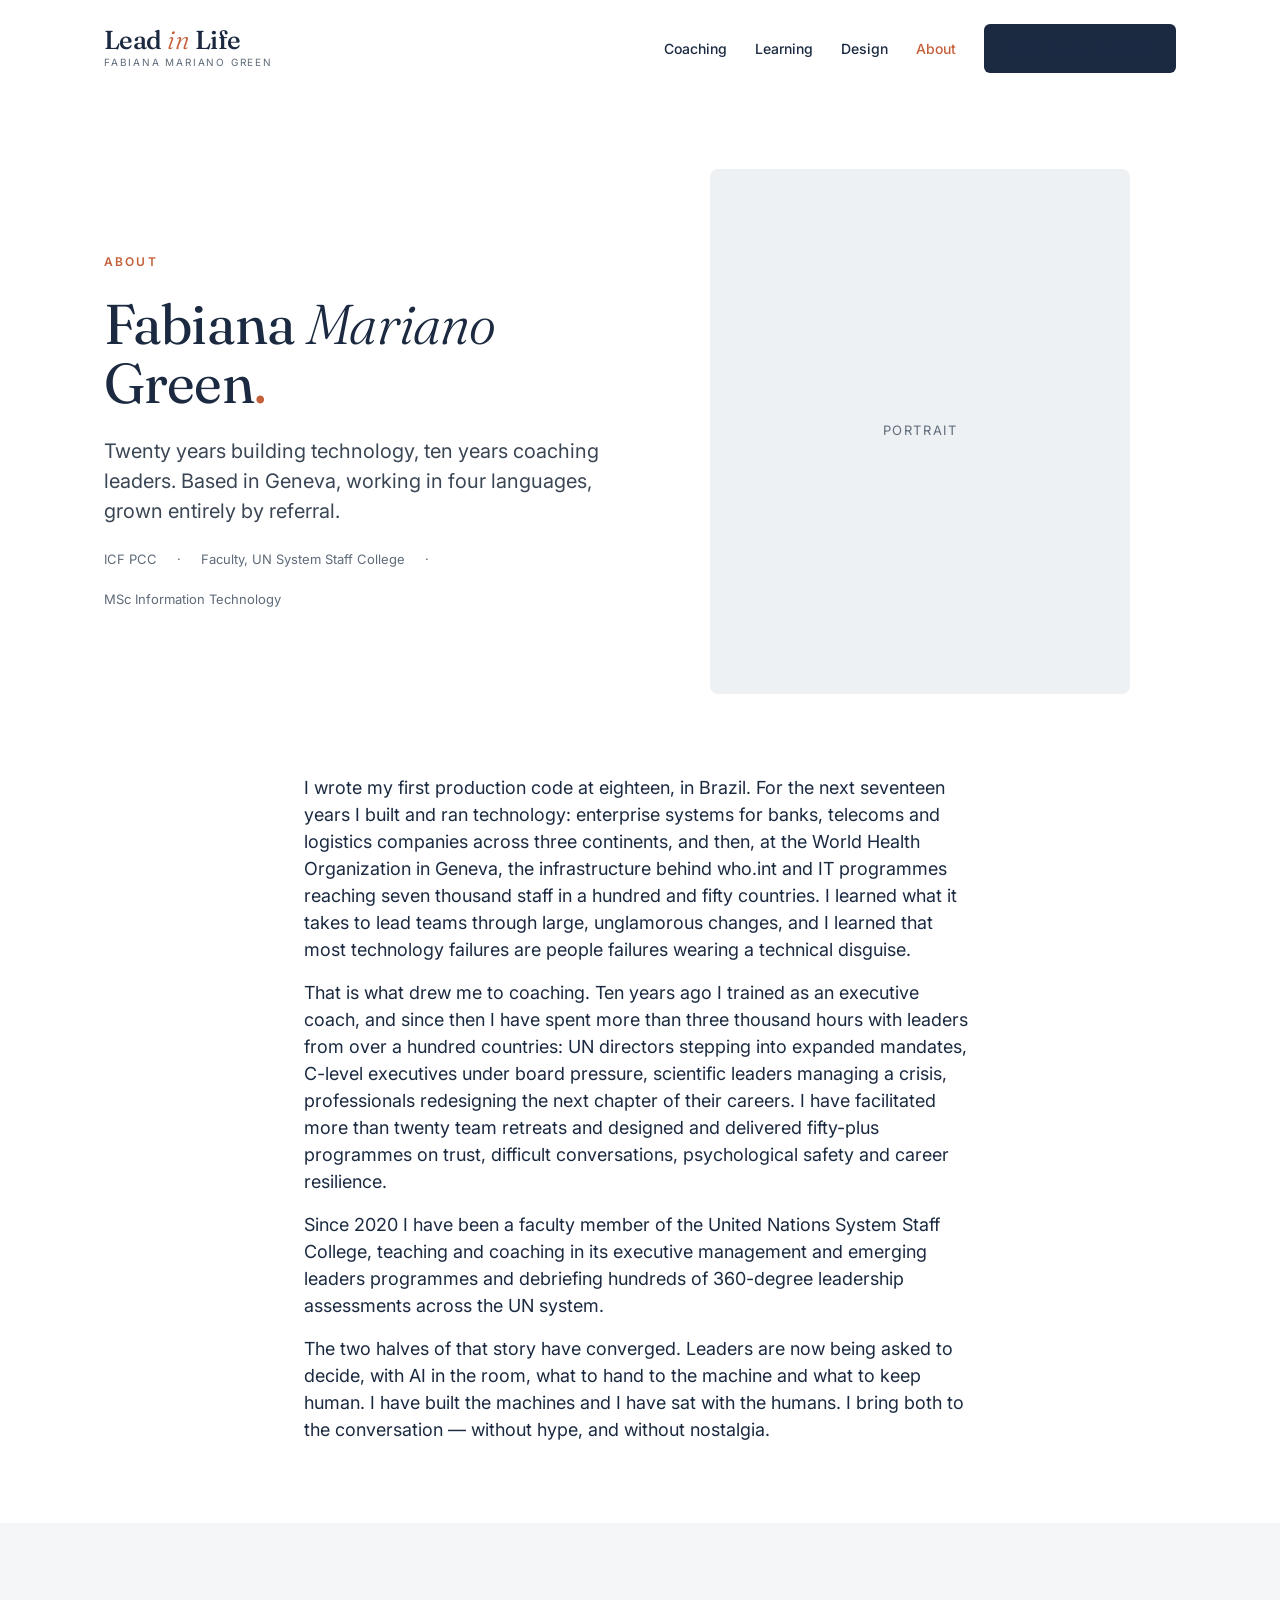
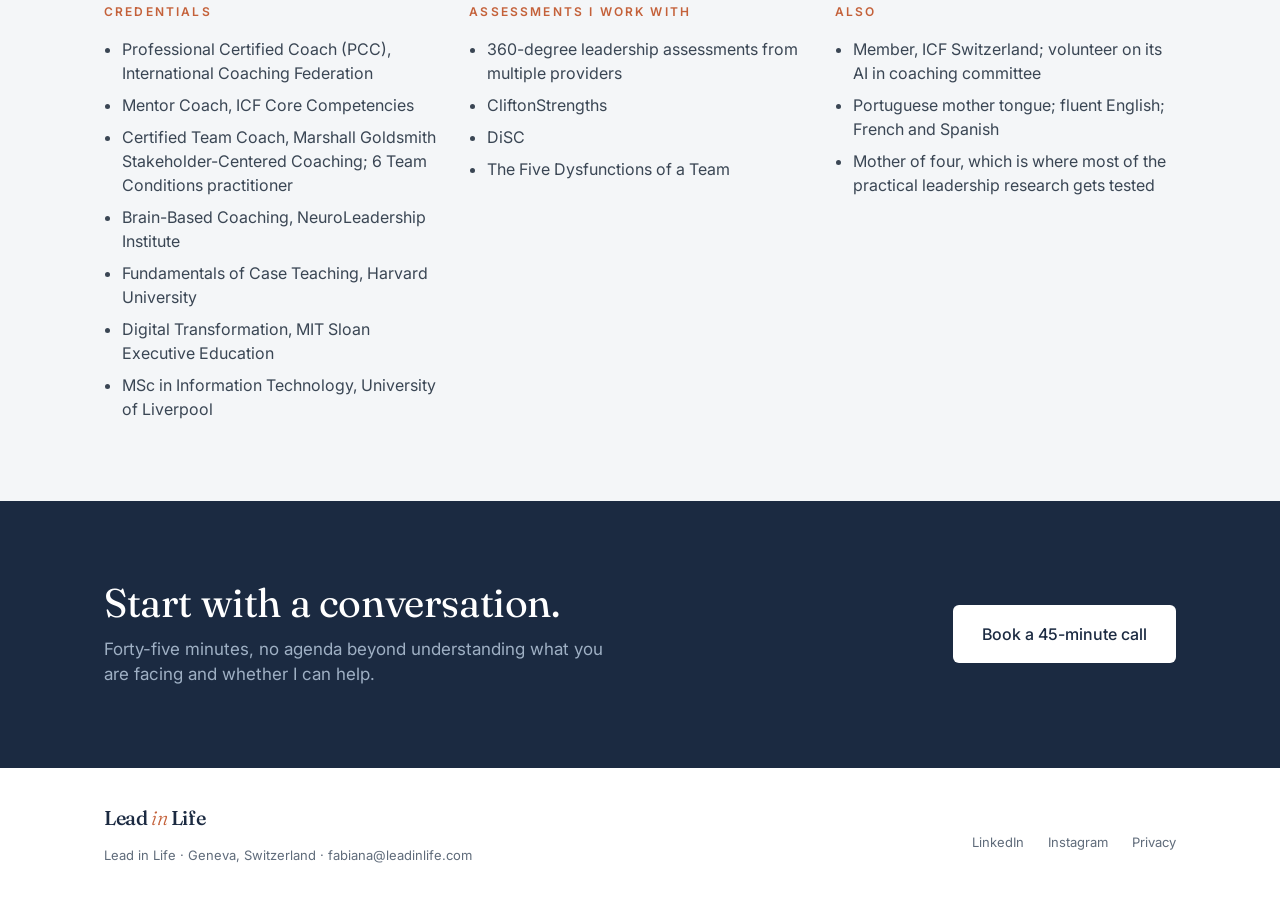
==== about/index.html @ edd3bcec "Lead in Life website — first build Co-Authored-By: Claude Fable 5.1 <noreply@anthropic.com> Claude-S" ====
<!doctype html>
<html lang="en">
<head>
<meta charset="utf-8">
<meta name="viewport" content="width=device-width, initial-scale=1">
<title>About Fabiana Mariano Green — Lead in Life</title>
<meta name="description" content="Fabiana Mariano Green: software engineer at eighteen, technology leader at WHO, executive coach for ten years, faculty at the UN System Staff College. ICF PCC, Geneva.">
<link rel="canonical" href="https://www.leadinlife.com/about/">
<link rel="preconnect" href="https://fonts.googleapis.com">
<link rel="preconnect" href="https://fonts.gstatic.com" crossorigin>
<link rel="stylesheet" href="https://fonts.googleapis.com/css2?family=Fraunces:ital,opsz,wght@0,9..144,300..600;1,9..144,300..600&family=Inter:wght@400;500;600&display=swap">
<link rel="stylesheet" href="/styles.css">
</head>
<body>

<header class="wrap">
  <nav class="nav" aria-label="Main">
    <a class="wordmark" href="/"><span class="wordmark__name">Lead <em>in</em> Life</span><span class="wordmark__by">Fabiana Mariano Green</span></a>
    <div class="nav__links">
      <a href="/coaching/">Coaching</a>
      <a href="/learning/">Learning</a>
      <a href="/design/">Design</a>
      <a href="/about/" aria-current="page">About</a>
      <a class="btn btn--ink" href="/contact/">Book a conversation</a>
    </div>
  </nav>
</header>

<main>

<section class="wrap hero split">
  <div class="stack stack--lg">
    <div class="eyebrow">About</div>
    <h1>Fabiana <em style="font-weight:300">Mariano</em> Green<span style="color:var(--terracotta)">.</span></h1>
    <p class="lede">Twenty years building technology, ten years coaching leaders. Based in Geneva, working in four languages, grown entirely by referral.</p>
    <div class="hero__meta"><span>ICF PCC</span><span>·</span><span>Faculty, UN System Staff College</span><span>·</span><span>MSc Information Technology</span></div>
  </div>
  <div><div class="portrait"><!-- <img src="/images/fabiana-portrait.jpg" alt="Fabiana Mariano Green"> -->Portrait</div></div>
</section>

<section class="wrap section prose" style="padding-top:0">
  <p style="font-size:18px">I wrote my first production code at eighteen, in Brazil. For the next seventeen years I built and ran technology: enterprise systems for banks, telecoms and logistics companies across three continents, and then, at the World Health Organization in Geneva, the infrastructure behind who.int and IT programmes reaching seven thousand staff in a hundred and fifty countries. I learned what it takes to lead teams through large, unglamorous changes, and I learned that most technology failures are people failures wearing a technical disguise.</p>
  <p style="font-size:18px">That is what drew me to coaching. Ten years ago I trained as an executive coach, and since then I have spent more than three thousand hours with leaders from over a hundred countries: UN directors stepping into expanded mandates, C-level executives under board pressure, scientific leaders managing a crisis, professionals redesigning the next chapter of their careers. I have facilitated more than twenty team retreats and designed and delivered fifty-plus programmes on trust, difficult conversations, psychological safety and career resilience.</p>
  <p style="font-size:18px">Since 2020 I have been a faculty member of the United Nations System Staff College, teaching and coaching in its executive management and emerging leaders programmes and debriefing hundreds of 360-degree leadership assessments across the UN system.</p>
  <p style="font-size:18px">The two halves of that story have converged. Leaders are now being asked to decide, with AI in the room, what to hand to the machine and what to keep human. I have built the machines and I have sat with the humans. I bring both to the conversation — without hype, and without nostalgia.</p>
</section>

<section class="section--mist">
  <div class="wrap section grid">
    <div class="stack">
      <div class="eyebrow">Credentials</div>
      <ul style="margin:0;padding-left:18px;color:var(--ink-2);display:flex;flex-direction:column;gap:8px">
        <li>Professional Certified Coach (PCC), International Coaching Federation</li>
        <li>Mentor Coach, ICF Core Competencies</li>
        <li>Certified Team Coach, Marshall Goldsmith Stakeholder-Centered Coaching; 6 Team Conditions practitioner</li>
        <li>Brain-Based Coaching, NeuroLeadership Institute</li>
        <li>Fundamentals of Case Teaching, Harvard University</li>
        <li>Digital Transformation, MIT Sloan Executive Education</li>
        <li>MSc in Information Technology, University of Liverpool</li>
      </ul>
    </div>
    <div class="stack">
      <div class="eyebrow">Assessments I work with</div>
      <ul style="margin:0;padding-left:18px;color:var(--ink-2);display:flex;flex-direction:column;gap:8px">
        <li>360-degree leadership assessments from multiple providers</li>
        <li>CliftonStrengths</li>
        <li>DiSC</li>
        <li>The Five Dysfunctions of a Team</li>
      </ul>
    </div>
    <div class="stack">
      <div class="eyebrow">Also</div>
      <ul style="margin:0;padding-left:18px;color:var(--ink-2);display:flex;flex-direction:column;gap:8px">
        <li>Member, ICF Switzerland; volunteer on its AI in coaching committee</li>
        <li>Portuguese mother tongue; fluent English; French and Spanish</li>
        <li>Mother of four, which is where most of the practical leadership research gets tested</li>
      </ul>
    </div>
  </div>
</section>

<section class="section--ink">
  <div class="wrap section" style="display:flex;flex-wrap:wrap;gap:32px;align-items:center;justify-content:space-between">
    <div class="stack" style="flex:1 1 480px;min-width:0;gap:12px">
      <h2>Start with a conversation.</h2>
      <p class="muted" style="font-size:17px;max-width:520px">Forty-five minutes, no agenda beyond understanding what you are facing and whether I can help.</p>
    </div>
    <a class="btn btn--white" style="font-size:16px;padding:16px 28px" href="https://calendly.com/fabiana-marianogreen/45-minutes-free-consultation">Book a 45-minute call</a>
  </div>
</section>

</main>

<footer class="wrap footer">
  <div class="stack" style="gap:6px">
    <span class="wordmark__name" style="font-size:20px">Lead <em style="font-style:italic;font-weight:300;color:var(--terracotta)">in</em> Life</span>
    <span>Lead in Life · Geneva, Switzerland · <a href="mailto:fabiana@leadinlife.com">fabiana@leadinlife.com</a></span>
  </div>
  <div class="footer__links"><a href="https://www.linkedin.com/in/fabianamarianogreen/">LinkedIn</a><a href="https://www.instagram.com/fabiana.m.green/">Instagram</a><a href="/privacy/">Privacy</a></div>
</footer>

</body>
</html>
---- styles.css ----
:root{
  --ink:#1B2A41;
  --ink-2:#3A4654;
  --slate:#5F6B7A;
  --slate-light:#9FB0C4;
  --terracotta:#C4613A;
  --terracotta-light:#D9774F;
  --terracotta-dark:#9E4B2B;
  --mist:#F4F6F8;
  --line:#E3E7EB;
  --white:#FFFFFF;
  --serif:"Fraunces",Georgia,"Times New Roman",serif;
  --sans:"Inter",system-ui,-apple-system,"Segoe UI",Roboto,sans-serif;
  --max:1120px;
}
*{box-sizing:border-box}
html{scroll-behavior:smooth}
body{margin:0;font-family:var(--sans);color:var(--ink);background:var(--white);line-height:1.5;-webkit-font-smoothing:antialiased}
a{color:var(--terracotta)}
a:hover{color:var(--terracotta-dark)}
img{max-width:100%;display:block}
h1,h2,h3{font-family:var(--serif);font-weight:400;margin:0;letter-spacing:-0.01em;line-height:1.1}
h1{font-size:clamp(36px,5vw,56px);letter-spacing:-0.015em;line-height:1.05}
h2{font-size:clamp(30px,4vw,40px)}
h3{font-size:28px;font-weight:500}
p{margin:0}
.wrap{max-width:var(--max);margin:0 auto;padding-left:24px;padding-right:24px}
.eyebrow{font-size:12px;letter-spacing:.18em;text-transform:uppercase;color:var(--terracotta);font-weight:600}
.eyebrow--muted{color:var(--slate)}
.lede{font-size:20px;color:var(--ink-2)}
.muted{color:var(--slate)}
.small{font-size:13px}

/* Wordmark */
.wordmark{text-decoration:none;display:inline-flex;flex-direction:column;gap:2px}
.wordmark__name{font-family:var(--serif);font-weight:500;font-size:26px;line-height:1;letter-spacing:-.02em;color:var(--ink)}
.wordmark__name em{font-style:italic;font-weight:300;color:var(--terracotta)}
.wordmark__by{font-size:10px;letter-spacing:.18em;text-transform:uppercase;color:var(--slate)}
.wordmark--light .wordmark__name{color:var(--white)}
.wordmark--light .wordmark__name em{color:var(--terracotta-light)}
.wordmark--light .wordmark__by{color:var(--slate-light)}

/* Nav */
.nav{display:flex;flex-wrap:wrap;align-items:center;justify-content:space-between;gap:16px;padding-top:24px;padding-bottom:24px}
.nav__links{display:flex;flex-wrap:wrap;align-items:center;gap:28px;font-size:14px;font-weight:500}
.nav__links a{color:var(--ink);text-decoration:none;min-height:44px;display:inline-flex;align-items:center}
.nav__links a[aria-current="page"]{color:var(--terracotta)}

/* Buttons */
.btn{display:inline-flex;align-items:center;justify-content:center;min-height:44px;padding:12px 22px;border-radius:6px;font-weight:500;font-size:15px;text-decoration:none;border:1px solid transparent}
.btn--primary{background:var(--terracotta);color:var(--white)}
.btn--primary:hover{background:var(--terracotta-dark);color:var(--white)}
.btn--ink{background:var(--ink);color:var(--white)}
.btn--ink:hover{background:#13203A;color:var(--white)}
.btn--ghost{background:var(--white);color:var(--ink);border-color:#C9CFD6}
.btn--ghost:hover{border-color:var(--ink);color:var(--ink)}
.btn--white{background:var(--white);color:var(--ink)}
.btn--white:hover{background:var(--mist);color:var(--ink)}
.link{font-weight:500;font-size:15px;text-decoration:none;min-height:44px;display:inline-flex;align-items:center}

/* Sections */
.section{padding-top:80px;padding-bottom:80px}
.section--tight{padding-top:40px;padding-bottom:40px}
.section--mist{background:var(--mist)}
.section--ink{background:var(--ink);color:var(--white)}
.section--ink .muted{color:var(--slate-light)}
.stack{display:flex;flex-direction:column;gap:16px}
.stack--lg{gap:24px}
.split{display:flex;flex-wrap:wrap;gap:48px;align-items:center}
.split>*{flex:1 1 420px;min-width:0}
.split--top{align-items:flex-start}
.grid{display:grid;gap:24px;grid-template-columns:repeat(auto-fit,minmax(300px,1fr))}
.grid--stats{grid-template-columns:repeat(auto-fit,minmax(200px,1fr));gap:32px}

/* Hero */
.hero{padding-top:72px;padding-bottom:80px}
.hero__meta{display:flex;flex-wrap:wrap;gap:20px;font-size:13px;color:var(--slate)}
.portrait{width:100%;max-width:420px;aspect-ratio:4/5;background:#EEF1F4;border-radius:8px;display:flex;align-items:center;justify-content:center;font-size:13px;letter-spacing:.12em;text-transform:uppercase;color:var(--slate);margin:0 auto;overflow:hidden}
.portrait--square{aspect-ratio:1/1;max-width:360px;background:var(--line)}
.portrait img{width:100%;height:100%;object-fit:cover}

/* Stats */
.stat__n{font-family:var(--serif);font-size:44px;line-height:1}
.stat__l{font-size:14px;color:var(--slate-light)}

/* Cards */
.card{border:1px solid var(--line);border-radius:8px;padding:32px;display:flex;flex-direction:column;gap:14px;background:var(--white)}
.card ul{margin:0;padding-left:18px;font-size:15px;color:var(--ink-2);display:flex;flex-direction:column;gap:6px}
.card .link{margin-top:auto}
.quote{margin:0;background:var(--mist);border-radius:8px;padding:32px;display:flex;flex-direction:column;gap:16px}
.quote p{font-family:var(--serif);font-size:19px;line-height:1.4}
.quote footer{font-size:14px;color:var(--slate)}
.quote--feature p{font-size:22px;line-height:1.35}
.quote__mark{font-family:var(--serif);font-size:40px;line-height:1;color:var(--terracotta)}
.refs{margin:0;padding-left:18px;font-size:13px;color:var(--slate);display:flex;flex-direction:column;gap:6px}

/* Logos */
.logos{display:flex;flex-wrap:wrap;justify-content:center;gap:20px 44px;font-family:var(--serif);font-size:22px;color:var(--ink-2)}
.center{text-align:center;align-items:center}

/* Prose pages */
.prose{max-width:720px}
.prose p+p{margin-top:16px}
.prose ul{padding-left:20px;color:var(--ink-2)}
.steps{counter-reset:s;display:grid;gap:24px;grid-template-columns:repeat(auto-fit,minmax(260px,1fr))}
.step{counter-increment:s;border-top:2px solid var(--terracotta);padding-top:16px;display:flex;flex-direction:column;gap:8px}
.step::before{content:counter(s,decimal-leading-zero);font-family:var(--serif);font-size:28px;color:var(--terracotta)}
.faq{display:flex;flex-direction:column;gap:16px;max-width:720px}
.faq details{border-top:1px solid var(--line);padding:16px 0}
.faq summary{cursor:pointer;font-weight:500;min-height:44px;display:flex;align-items:center}
.faq details p{margin-top:8px;color:var(--ink-2)}

/* Forms */
.form{display:grid;gap:16px;max-width:560px}
.form label{display:flex;flex-direction:column;gap:6px;font-size:14px;font-weight:500}
.form input,.form textarea,.form select{font:inherit;padding:12px 14px;border:1px solid #C9CFD6;border-radius:6px;min-height:44px;color:var(--ink)}
.form textarea{min-height:140px;resize:vertical}

/* Footer */
.footer{padding-top:40px;padding-bottom:40px;display:flex;flex-wrap:wrap;justify-content:space-between;gap:24px;font-size:13px;color:var(--slate)}
.footer a{color:var(--slate);text-decoration:none;min-height:44px;display:inline-flex;align-items:center}
.footer__links{display:flex;flex-wrap:wrap;gap:24px}

@media (max-width:640px){
  .section{padding-top:56px;padding-bottom:56px}
  .hero{padding-top:40px;padding-bottom:56px}
  .nav__links{gap:18px}
  .wordmark__name{font-size:22px}
}
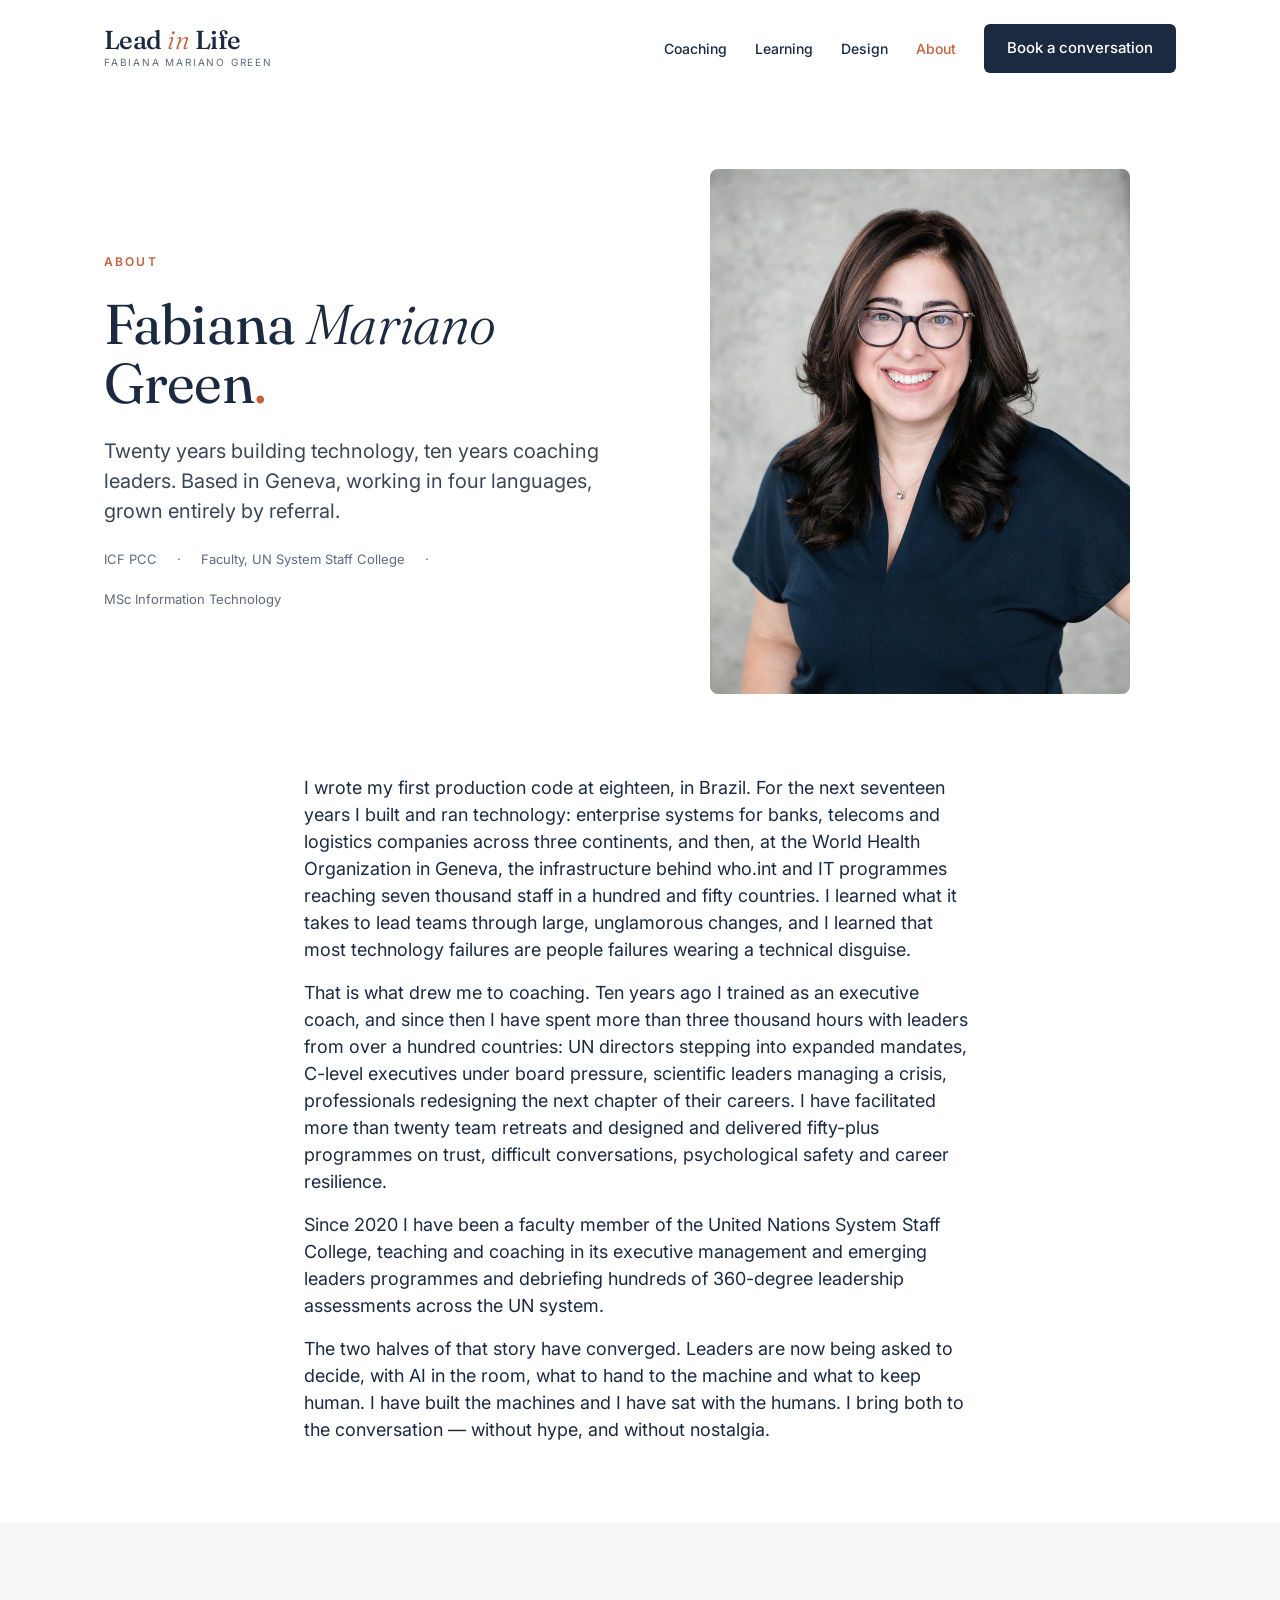
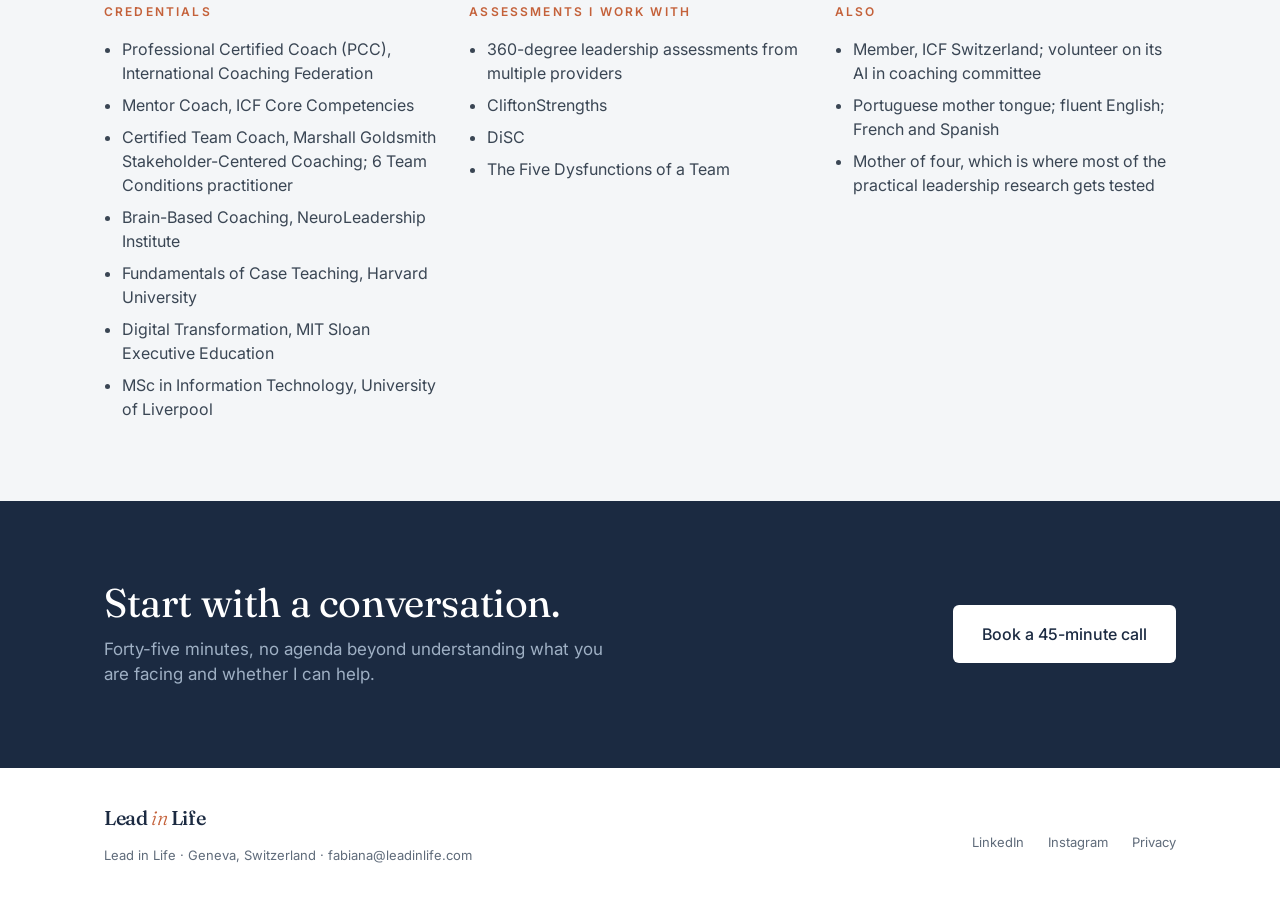
==== commit 8550d60b: "Add portrait to Home and About Co-Authored-By: Claude Fable 5.1 <noreply@anthropic.com> Claude-Sessi" ====
--- a/about/index.html
+++ b/about/index.html
@@ -35,7 +35,7 @@
     <p class="lede">Twenty years building technology, ten years coaching leaders. Based in Geneva, working in four languages, grown entirely by referral.</p>
     <div class="hero__meta"><span>ICF PCC</span><span>·</span><span>Faculty, UN System Staff College</span><span>·</span><span>MSc Information Technology</span></div>
   </div>
-  <div><div class="portrait"><!-- <img src="/images/fabiana-portrait.jpg" alt="Fabiana Mariano Green"> -->Portrait</div></div>
+  <div><div class="portrait"><img src="/images/fabiana-portrait.jpg" alt="Fabiana Mariano Green" width="840" height="1050"></div></div>
 </section>
 
 <section class="wrap section prose" style="padding-top:0">
--- a/styles.css
+++ b/styles.css
@@ -45,6 +45,7 @@
 .nav__links{display:flex;flex-wrap:wrap;align-items:center;gap:28px;font-size:14px;font-weight:500}
 .nav__links a{color:var(--ink);text-decoration:none;min-height:44px;display:inline-flex;align-items:center}
 .nav__links a[aria-current="page"]{color:var(--terracotta)}
+.nav__links a.btn,.nav__links a.btn[aria-current="page"]{color:var(--white)}
 
 /* Buttons */
 .btn{display:inline-flex;align-items:center;justify-content:center;min-height:44px;padding:12px 22px;border-radius:6px;font-weight:500;font-size:15px;text-decoration:none;border:1px solid transparent}
